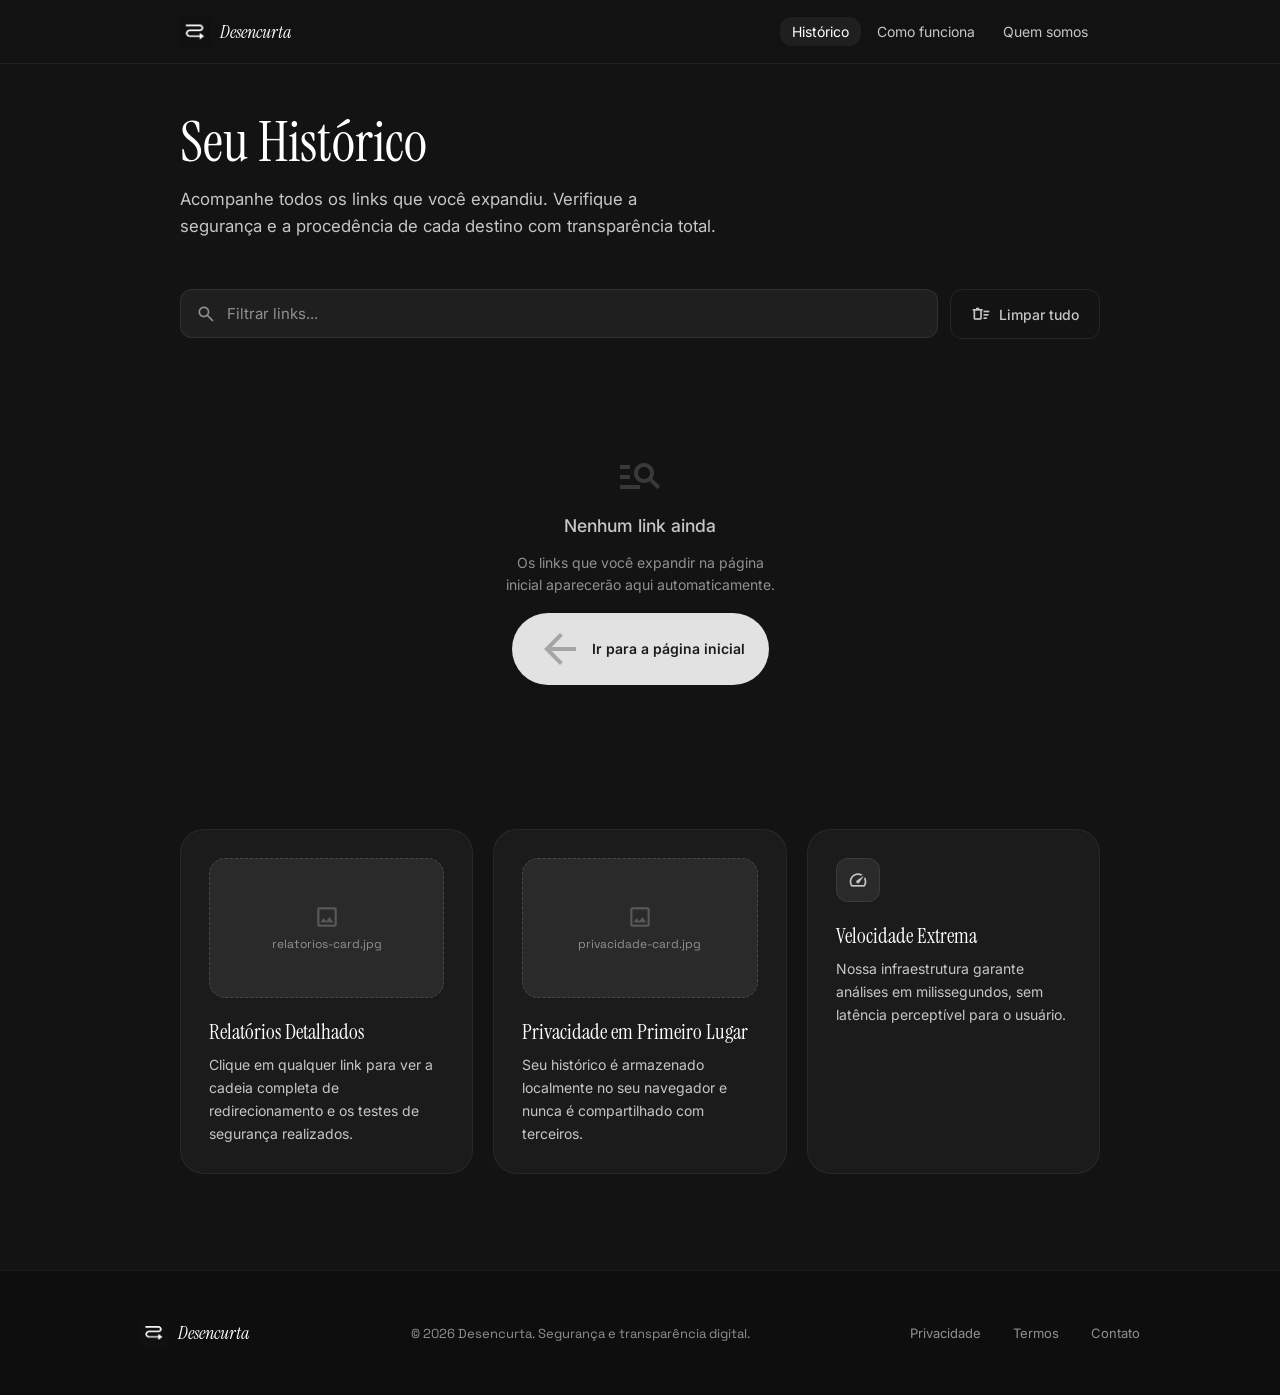
==== frontend/historico.html @ 92855029 "initial clean commit" ====
<!DOCTYPE html>
<html lang="pt-BR">
<head>
  <meta charset="UTF-8" />
  <meta name="viewport" content="width=device-width, initial-scale=1.0" />
  <title>Histórico — Desencurta</title>
  <link rel="icon" type="image/x-icon" href="assets/icon/favicon.ico" />
  <link rel="preconnect" href="https://fonts.googleapis.com" />
  <link rel="preconnect" href="https://fonts.gstatic.com" crossorigin />
  <link href="https://fonts.googleapis.com/css2?family=Instrument+Serif:ital@0;1&family=Inter:wght@300;400;500;600&family=Space+Grotesk:wght@400;500&display=swap" rel="stylesheet" />
  <link href="https://fonts.googleapis.com/css2?family=Material+Symbols+Outlined:wght,FILL@100..700,0..1&display=swap" rel="stylesheet" />
  <link rel="stylesheet" href="css/historico.css" />
</head>
<body>

  <nav class="navbar">
    <div class="nav-inner">
      <a href="index.html" class="brand">
        <img src="assets/img/logo.png" alt="Desencurta" class="brand-logo" onerror="this.style.display='none'" />
        <span class="brand-name">Desencurta</span>
      </a>
      <div class="nav-links">
        <a href="historico.html" class="nav-link active">Histórico</a>
        <a href="como-funciona.html" class="nav-link">Como funciona</a>
        <a href="quem-somos.html" class="nav-link">Quem somos</a>
      </div>
      <button class="nav-burger" onclick="window.location.href='index.html'" aria-label="Home">
        <span class="material-symbols-outlined">home</span>
      </button>
    </div>
  </nav>

  <main>
    <div class="page-header">
      <h1 class="page-title">Seu Histórico</h1>
      <p class="page-subtitle">Acompanhe todos os links que você expandiu. Verifique a segurança e a procedência de cada destino com transparência total.</p>
    </div>

    <div class="search-row">
      <div class="search-wrap">
        <span class="search-icon material-symbols-outlined">search</span>
        <input type="text" class="search-input" id="search-input" placeholder="Filtrar links..." />
      </div>
      <button class="btn-clear-all" id="btn-clear-all">
        <span class="material-symbols-outlined">delete_sweep</span>
        Limpar tudo
      </button>
    </div>

    <div class="history-list" id="history-list"></div>

    <!-- Cards informativos -->
    <div class="info-grid">
      <div class="info-card">
        <!-- IMAGE PLACEHOLDER: imagem ilustrativa relatórios ~400x200px -->
        <div class="img-ph" style="height:140px;margin-bottom:20px">
          <span class="material-symbols-outlined">image</span>
          <span>relatorios-card.jpg</span>
        </div>
        <div class="info-card-title">Relatórios Detalhados</div>
        <div class="info-card-desc">Clique em qualquer link para ver a cadeia completa de redirecionamento e os testes de segurança realizados.</div>
      </div>
      <div class="info-card">
        <!-- IMAGE PLACEHOLDER: imagem privacidade ~400x200px -->
        <div class="img-ph" style="height:140px;margin-bottom:20px">
          <span class="material-symbols-outlined">image</span>
          <span>privacidade-card.jpg</span>
        </div>
        <div class="info-card-title">Privacidade em Primeiro Lugar</div>
        <div class="info-card-desc">Seu histórico é armazenado localmente no seu navegador e nunca é compartilhado com terceiros.</div>
      </div>

      <div class="info-card">
        <div class="info-card-icon"><span class="material-symbols-outlined">speed</span></div>
        <div class="info-card-title">Velocidade Extrema</div>
        <div class="info-card-desc">Nossa infraestrutura garante análises em milissegundos, sem latência perceptível para o usuário.</div>
      </div>
    </div>
  </main>

  <footer class="footer">
    <div class="footer-inner">
      <div class="footer-brand">
        <img src="assets/img/logo.png" alt="Desencurta" class="footer-logo" onerror="this.style.display='none'" />
        <span class="footer-name">Desencurta</span>
      </div>
      <span class="footer-copy">© 2026 Desencurta. Segurança e transparência digital.</span>
      <div class="footer-links">
        <a href="institucional.html#privacidade" class="footer-link">Privacidade</a>
        <a href="institucional.html#termos" class="footer-link">Termos</a>
        <a href="institucional.html#contato" class="footer-link">Contato</a>
      </div>
    </div>
  </footer>

  <div class="toast" id="toast"></div>

 <script src="js/historico.js"></script>
</body>
</html>
---- frontend/css/historico.css ----
*,*::before,*::after{box-sizing:border-box;margin:0;padding:0}
    :root{
      --bg:#141313;--s-low:#1c1b1b;--s-container:#201f1f;--s-high:#2b2a2a;
      --s-highest:#363434;--s-lowest:#0f0e0e;
      --primary:#fff;--primary-dim:#e2e2e2;--primary-fg:#1a1c1c;
      --secondary:#c8c6c5;--on-surface:#e6e1e1;--on-variant:#c4c7c8;
      --outline:#8e9192;--outline-v:#444748;
      --blue:#2b82f4;--green:#4ade80;--green-bg:rgba(74,222,128,.08);--green-border:rgba(74,222,128,.22);
      --red:#ffb4ab;--red-bg:rgba(255,180,171,.08);--red-border:rgba(255,180,171,.22);
      --amber:#fbbf24;--amber-bg:rgba(251,191,36,.08);--amber-border:rgba(251,191,36,.22);
      --font:'Inter',system-ui,sans-serif;--serif:'Instrument Serif',Georgia,serif;
      --mono:'Space Grotesk',monospace;--ease:cubic-bezier(.4,0,.2,1);
      --ctr:1000px;--r:.75rem;--r-full:9999px;
    }
    html{scroll-behavior:smooth}
    body{font-family:var(--font);background:var(--bg);color:var(--on-surface);min-height:100dvh;display:flex;flex-direction:column;-webkit-font-smoothing:antialiased}
    .material-symbols-outlined{font-variation-settings:'FILL' 0,'wght' 400,'GRAD' 0,'opsz' 24;font-size:20px;line-height:1;display:inline-flex;align-items:center}

    /* NAV */
    .navbar{position:fixed;top:0;width:100%;z-index:200;height:64px;background:rgba(20,19,19,.88);backdrop-filter:blur(20px);border-bottom:1px solid rgba(255,255,255,.06)}
    .nav-inner{max-width:var(--ctr);margin:0 auto;padding:0 40px;height:100%;display:flex;align-items:center;justify-content:space-between;gap:1rem}
    .brand{display:flex;align-items:center;gap:10px;text-decoration:none}
    .brand-logo{height:30px;width:auto;object-fit:contain}
    .brand-name{font-family:var(--serif);font-size:1.15rem;color:var(--primary);font-style:italic}
    .nav-links{display:flex;gap:4px}
    .nav-link{font-size:.875rem;color:var(--secondary);background:none;border:none;font-family:var(--font);cursor:pointer;padding:6px 12px;border-radius:var(--r);text-decoration:none;transition:background 200ms,color 200ms}
    .nav-link:hover,.nav-link.active{background:var(--s-container);color:var(--primary)}
    .nav-burger{display:none;background:none;border:none;color:var(--secondary);cursor:pointer;padding:6px;border-radius:var(--r)}

    /* MAIN */
    main{flex:1;padding-top:112px;padding-bottom:96px;max-width:var(--ctr);margin:0 auto;padding-left:40px;padding-right:40px;width:100%}

    /* HEADER DA PÁGINA */
    .page-header{margin-bottom:48px}
    .page-title{font-family:var(--serif);font-size:clamp(2.4rem,5vw,3.5rem);font-weight:400;color:var(--primary);margin-bottom:12px;line-height:1.1}
    .page-subtitle{font-size:1.05rem;color:var(--secondary);line-height:1.65;max-width:540px}

    /* SEARCH & ACTIONS */
    .search-row{display:flex;gap:12px;margin-bottom:32px;flex-wrap:wrap}
    .search-wrap{position:relative;flex:1;min-width:200px}
    .search-icon{position:absolute;left:16px;top:50%;transform:translateY(-50%);color:var(--outline);pointer-events:none}
    .search-input{width:100%;background:var(--s-container);border:1px solid rgba(255,255,255,.08);border-radius:var(--r);padding:14px 16px 14px 46px;font-family:var(--font);font-size:15px;color:var(--on-surface);outline:none;transition:border-color 200ms}
    .search-input::placeholder{color:var(--outline)}
    .search-input:focus{border-color:rgba(255,255,255,.2)}
    .btn-clear-all{display:flex;align-items:center;gap:8px;padding:14px 20px;background:none;border:1px solid rgba(255,255,255,.08);border-radius:var(--r);color:var(--secondary);font-family:var(--font);font-size:14px;font-weight:500;cursor:pointer;transition:background 200ms,border-color 200ms;white-space:nowrap}
    .btn-clear-all:hover{background:var(--s-container);border-color:rgba(255,255,255,.14)}

    /* HISTORY LIST */
    .history-list{display:flex;flex-direction:column;gap:12px}

    .history-empty{display:flex;flex-direction:column;align-items:center;justify-content:center;gap:16px;padding:80px 20px;text-align:center;color:var(--outline)}
    .history-empty .material-symbols-outlined{font-size:48px;opacity:.3}
    .history-empty-title{font-size:1.1rem;font-weight:500;color:var(--secondary)}
    .history-empty-desc{font-size:14px;color:var(--outline);line-height:1.6;max-width:280px}
    .btn-go-home{display:inline-flex;align-items:center;gap:8px;background:var(--primary-dim);color:var(--primary-fg);border:none;border-radius:var(--r-full);padding:12px 24px;font-family:var(--font);font-size:14px;font-weight:600;cursor:pointer;text-decoration:none;transition:opacity 200ms}
    .btn-go-home:hover{opacity:.88}

    .h-item{background:var(--s-container);border:1px solid rgba(255,255,255,.06);border-radius:var(--r);padding:18px 20px;display:flex;align-items:center;justify-content:space-between;gap:16px;transition:background 200ms,border-color 200ms;cursor:pointer}
    .h-item:hover{background:var(--s-high);border-color:rgba(255,255,255,.1)}
    .h-item-left{display:flex;align-items:center;gap:16px;flex:1;min-width:0}
    .h-icon{width:44px;height:44px;border-radius:var(--r);display:flex;align-items:center;justify-content:center;flex-shrink:0}
    .h-icon.safe{background:var(--green-bg);color:var(--green)}
    .h-icon.danger{background:var(--red-bg);color:var(--red)}
    .h-icon.unknown{background:var(--s-high);color:var(--secondary)}
    .h-info{flex:1;min-width:0}
    .h-meta{display:flex;align-items:center;gap:8px;margin-bottom:4px;flex-wrap:wrap}
    .h-orig-pill{font-family:var(--mono);font-size:12px;background:var(--s-high);border:1px solid var(--outline-v);padding:2px 8px;border-radius:4px;color:var(--on-variant);white-space:nowrap}
    .h-arrow{color:var(--outline)}
    .h-arrow .material-symbols-outlined{font-size:16px}
    .h-final{font-size:14px;font-weight:500;color:var(--primary);white-space:nowrap;overflow:hidden;text-overflow:ellipsis;max-width:400px}
    .h-status-row{display:flex;align-items:center;gap:10px;margin-top:6px}
    .h-badge{display:inline-flex;align-items:center;gap:5px;font-size:11px;font-weight:600;padding:2px 10px;border-radius:var(--r-full);border:1px solid}
    .h-badge.safe{background:var(--green-bg);border-color:var(--green-border);color:var(--green)}
    .h-badge.danger{background:var(--red-bg);border-color:var(--red-border);color:var(--red)}
    .h-badge.unknown{background:var(--s-high);border-color:var(--outline-v);color:var(--secondary)}
    .h-badge-dot{width:5px;height:5px;border-radius:50%;background:currentColor}
    .h-date{font-size:12px;color:var(--outline);font-family:var(--mono)}
    .h-actions{display:flex;gap:6px;flex-shrink:0}
    .h-btn{width:36px;height:36px;display:flex;align-items:center;justify-content:center;background:none;border:1px solid rgba(255,255,255,.06);border-radius:var(--r);color:var(--secondary);cursor:pointer;transition:background 200ms,color 200ms}
    .h-btn:hover{background:var(--s-high);color:var(--primary)}
    .h-btn .material-symbols-outlined{font-size:17px}

    /* BENTO CARDS INFERIORES */
    .info-grid{display:grid;grid-template-columns:1fr 1fr 1fr;gap:20px;margin-top:64px}
    .info-card{background:var(--s-low);border:1px solid rgba(255,255,255,.06);border-radius:1.5rem;padding:28px;transition:background 250ms}
    .info-card:hover{background:var(--s-container)}
    .info-card-icon{width:44px;height:44px;border-radius:var(--r);background:var(--s-high);border:1px solid rgba(255,255,255,.08);display:flex;align-items:center;justify-content:center;color:var(--on-variant);margin-bottom:20px}
    .info-card-title{font-family:var(--serif);font-size:1.3rem;font-weight:400;color:var(--primary);margin-bottom:8px}
    .info-card-desc{font-size:14px;color:var(--secondary);line-height:1.65}

    /* IMAGE PLACEHOLDER */
    .img-ph{border-radius:1rem;background:var(--s-high);border:1px dashed var(--outline-v);display:flex;flex-direction:column;align-items:center;justify-content:center;color:var(--outline);font-size:12px;font-family:var(--mono);gap:6px}
    .img-ph .material-symbols-outlined{font-size:26px;opacity:.45}

    /* FOOTER */
    .footer{border-top:1px solid rgba(255,255,255,.06);background:var(--s-lowest);padding:48px 40px}
    .footer-inner{max-width:var(--ctr);margin:0 auto;display:flex;align-items:center;justify-content:space-between;flex-wrap:wrap;gap:24px}
    .footer-brand{display:flex;align-items:center;gap:10px}
    .footer-logo{height:28px;width:auto;object-fit:contain}
    .footer-name{font-family:var(--serif);font-size:1.1rem;color:var(--primary);font-style:italic}
    .footer-copy{font-size:13px;color:var(--outline);font-family:var(--mono)}
    .footer-links{display:flex;gap:32px}
    .footer-link{font-size:13px;color:var(--outline);text-decoration:none;transition:color 200ms}
    .footer-link:hover{color:var(--secondary)}

    /* TOAST */
    .toast{position:fixed;bottom:32px;left:50%;transform:translateX(-50%) translateY(20px);background:var(--primary-dim);color:var(--primary-fg);padding:10px 20px;border-radius:var(--r-full);font-size:14px;font-weight:600;opacity:0;transition:all 300ms ease;pointer-events:none;z-index:999;white-space:nowrap}
    .toast.show{opacity:1;transform:translateX(-50%) translateY(0)}

    @media(max-width:768px){
      .nav-inner{padding:0 20px}
      .nav-links{display:none}
      .nav-burger{display:flex}
      main{padding-left:20px;padding-right:20px;padding-top:100px}
      .h-item{flex-wrap:wrap}
      .h-final{max-width:100%}
      .info-grid{grid-template-columns:1fr}
      .footer{padding:40px 20px}
      .footer-inner{flex-direction:column;align-items:flex-start;gap:16px}
    }
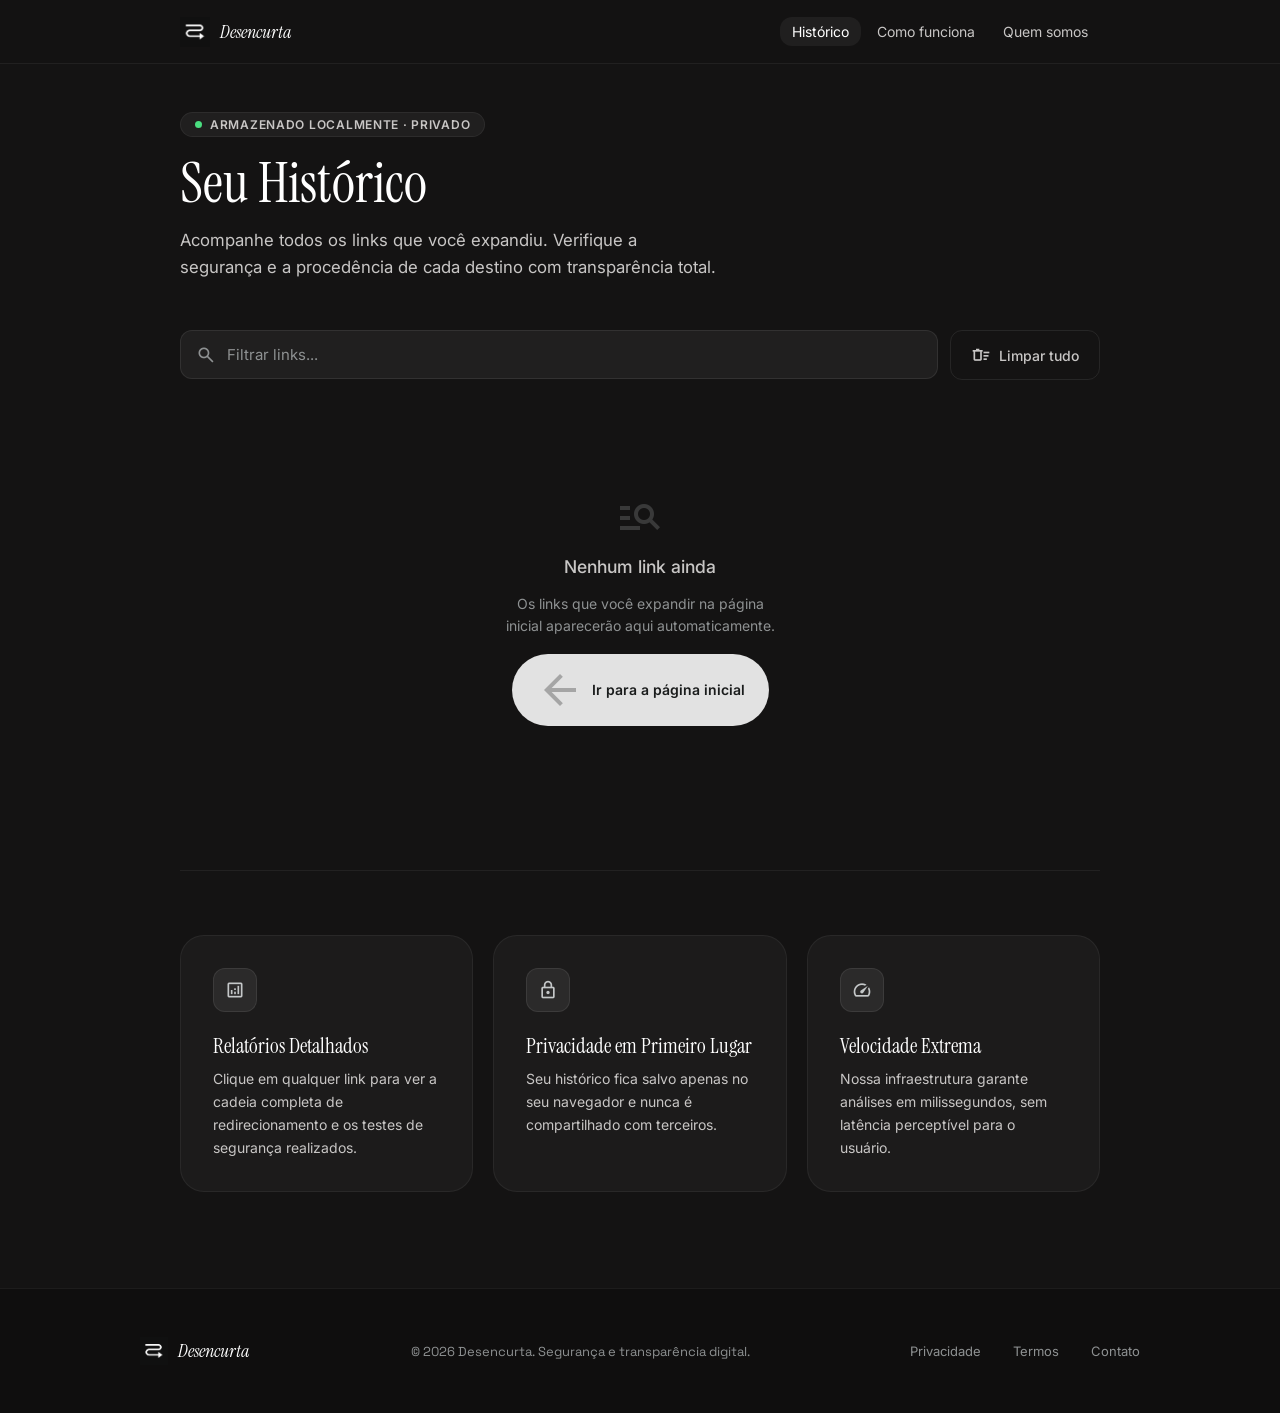
==== commit 5d89f09d: "Novo layout do historico + js" ====
--- a/frontend/historico.html
+++ b/frontend/historico.html
@@ -32,9 +32,13 @@
 
   <main>
     <div class="page-header">
-      <h1 class="page-title">Seu Histórico</h1>
-      <p class="page-subtitle">Acompanhe todos os links que você expandiu. Verifique a segurança e a procedência de cada destino com transparência total.</p>
-    </div>
+  <div class="page-eyebrow">
+    <span class="page-eyebrow-dot"></span>
+    <span>Armazenado localmente · Privado</span>
+  </div>
+  <h1 class="page-title">Seu Histórico</h1>
+  <p class="page-subtitle">Acompanhe todos os links que você expandiu. Verifique a segurança e a procedência de cada destino com transparência total.</p>
+</div>
 
     <div class="search-row">
       <div class="search-wrap">
@@ -50,32 +54,30 @@
     <div class="history-list" id="history-list"></div>
 
     <!-- Cards informativos -->
-    <div class="info-grid">
-      <div class="info-card">
-        <!-- IMAGE PLACEHOLDER: imagem ilustrativa relatórios ~400x200px -->
-        <div class="img-ph" style="height:140px;margin-bottom:20px">
-          <span class="material-symbols-outlined">image</span>
-          <span>relatorios-card.jpg</span>
-        </div>
-        <div class="info-card-title">Relatórios Detalhados</div>
-        <div class="info-card-desc">Clique em qualquer link para ver a cadeia completa de redirecionamento e os testes de segurança realizados.</div>
-      </div>
-      <div class="info-card">
-        <!-- IMAGE PLACEHOLDER: imagem privacidade ~400x200px -->
-        <div class="img-ph" style="height:140px;margin-bottom:20px">
-          <span class="material-symbols-outlined">image</span>
-          <span>privacidade-card.jpg</span>
-        </div>
-        <div class="info-card-title">Privacidade em Primeiro Lugar</div>
-        <div class="info-card-desc">Seu histórico é armazenado localmente no seu navegador e nunca é compartilhado com terceiros.</div>
-      </div>
-
-      <div class="info-card">
-        <div class="info-card-icon"><span class="material-symbols-outlined">speed</span></div>
-        <div class="info-card-title">Velocidade Extrema</div>
-        <div class="info-card-desc">Nossa infraestrutura garante análises em milissegundos, sem latência perceptível para o usuário.</div>
-      </div>
+    <div class="info-divider"></div>
+<div class="info-grid">
+  <div class="info-card">
+    <div class="info-card-icon">
+      <span class="material-symbols-outlined">analytics</span>
     </div>
+    <div class="info-card-title">Relatórios Detalhados</div>
+    <div class="info-card-desc">Clique em qualquer link para ver a cadeia completa de redirecionamento e os testes de segurança realizados.</div>
+  </div>
+  <div class="info-card">
+    <div class="info-card-icon">
+      <span class="material-symbols-outlined">lock</span>
+    </div>
+    <div class="info-card-title">Privacidade em Primeiro Lugar</div>
+    <div class="info-card-desc">Seu histórico fica salvo apenas no seu navegador e nunca é compartilhado com terceiros.</div>
+  </div>
+  <div class="info-card">
+    <div class="info-card-icon">
+      <span class="material-symbols-outlined">speed</span>
+    </div>
+    <div class="info-card-title">Velocidade Extrema</div>
+    <div class="info-card-desc">Nossa infraestrutura garante análises em milissegundos, sem latência perceptível para o usuário.</div>
+  </div>
+</div>
   </main>
 
   <footer class="footer">
--- a/frontend/css/historico.css
+++ b/frontend/css/historico.css
@@ -45,6 +45,41 @@
     .btn-clear-all{display:flex;align-items:center;gap:8px;padding:14px 20px;background:none;border:1px solid rgba(255,255,255,.08);border-radius:var(--r);color:var(--secondary);font-family:var(--font);font-size:14px;font-weight:500;cursor:pointer;transition:background 200ms,border-color 200ms;white-space:nowrap}
     .btn-clear-all:hover{background:var(--s-container);border-color:rgba(255,255,255,.14)}
 
+    /* EYEBROW */
+.page-eyebrow{
+  display:inline-flex;
+  align-items:center;
+  gap:8px;
+  padding:4px 14px;
+  border-radius:var(--r-full);
+  background:var(--s-container);
+  border:1px solid rgba(255,255,255,.06);
+  margin-bottom:16px;
+  font-size:12px;
+  font-weight:600;
+  letter-spacing:.06em;
+  text-transform:uppercase;
+  color:var(--secondary);
+}
+.page-eyebrow-dot{
+  width:7px;
+  height:7px;
+  border-radius:50%;
+  background:var(--green);
+  animation:pulse 2s infinite;
+}
+@keyframes pulse{
+  0%,100%{opacity:1;transform:scale(1)}
+  50%{opacity:.6;transform:scale(.85)}
+}
+
+/* DIVIDER */
+.info-divider{
+  height:1px;
+  background:rgba(255,255,255,.06);
+  margin:64px 0 48px;
+}
+
     /* HISTORY LIST */
     .history-list{display:flex;flex-direction:column;gap:12px}
 
@@ -55,8 +90,8 @@
     .btn-go-home{display:inline-flex;align-items:center;gap:8px;background:var(--primary-dim);color:var(--primary-fg);border:none;border-radius:var(--r-full);padding:12px 24px;font-family:var(--font);font-size:14px;font-weight:600;cursor:pointer;text-decoration:none;transition:opacity 200ms}
     .btn-go-home:hover{opacity:.88}
 
-    .h-item{background:var(--s-container);border:1px solid rgba(255,255,255,.06);border-radius:var(--r);padding:18px 20px;display:flex;align-items:center;justify-content:space-between;gap:16px;transition:background 200ms,border-color 200ms;cursor:pointer}
-    .h-item:hover{background:var(--s-high);border-color:rgba(255,255,255,.1)}
+    .h-item{background:var(--s-container);border:1px solid rgba(255,255,255,.06);border-radius:1rem;padding:18px 20px;display:flex;align-items:center;justify-content:space-between;gap:16px;transition:background 300ms var(--ease),border-color 300ms var(--ease),transform 200ms var(--ease);cursor:pointer}
+    .h-item:hover{background:var(--s-high);border-color:rgba(255,255,255,.12);transform:translateY(-1px)}
     .h-item-left{display:flex;align-items:center;gap:16px;flex:1;min-width:0}
     .h-icon{width:44px;height:44px;border-radius:var(--r);display:flex;align-items:center;justify-content:center;flex-shrink:0}
     .h-icon.safe{background:var(--green-bg);color:var(--green)}
@@ -82,8 +117,8 @@
 
     /* BENTO CARDS INFERIORES */
     .info-grid{display:grid;grid-template-columns:1fr 1fr 1fr;gap:20px;margin-top:64px}
-    .info-card{background:var(--s-low);border:1px solid rgba(255,255,255,.06);border-radius:1.5rem;padding:28px;transition:background 250ms}
-    .info-card:hover{background:var(--s-container)}
+    .info-card{background:var(--s-low);border:1px solid rgba(255,255,255,.06);border-radius:1.5rem;padding:32px;transition:background 250ms var(--ease),border-color 250ms var(--ease),transform 200ms var(--ease)}
+    .info-card:hover{background:var(--s-container);border-color:rgba(255,255,255,.1);transform:translateY(-2px)}
     .info-card-icon{width:44px;height:44px;border-radius:var(--r);background:var(--s-high);border:1px solid rgba(255,255,255,.08);display:flex;align-items:center;justify-content:center;color:var(--on-variant);margin-bottom:20px}
     .info-card-title{font-family:var(--serif);font-size:1.3rem;font-weight:400;color:var(--primary);margin-bottom:8px}
     .info-card-desc{font-size:14px;color:var(--secondary);line-height:1.65}
